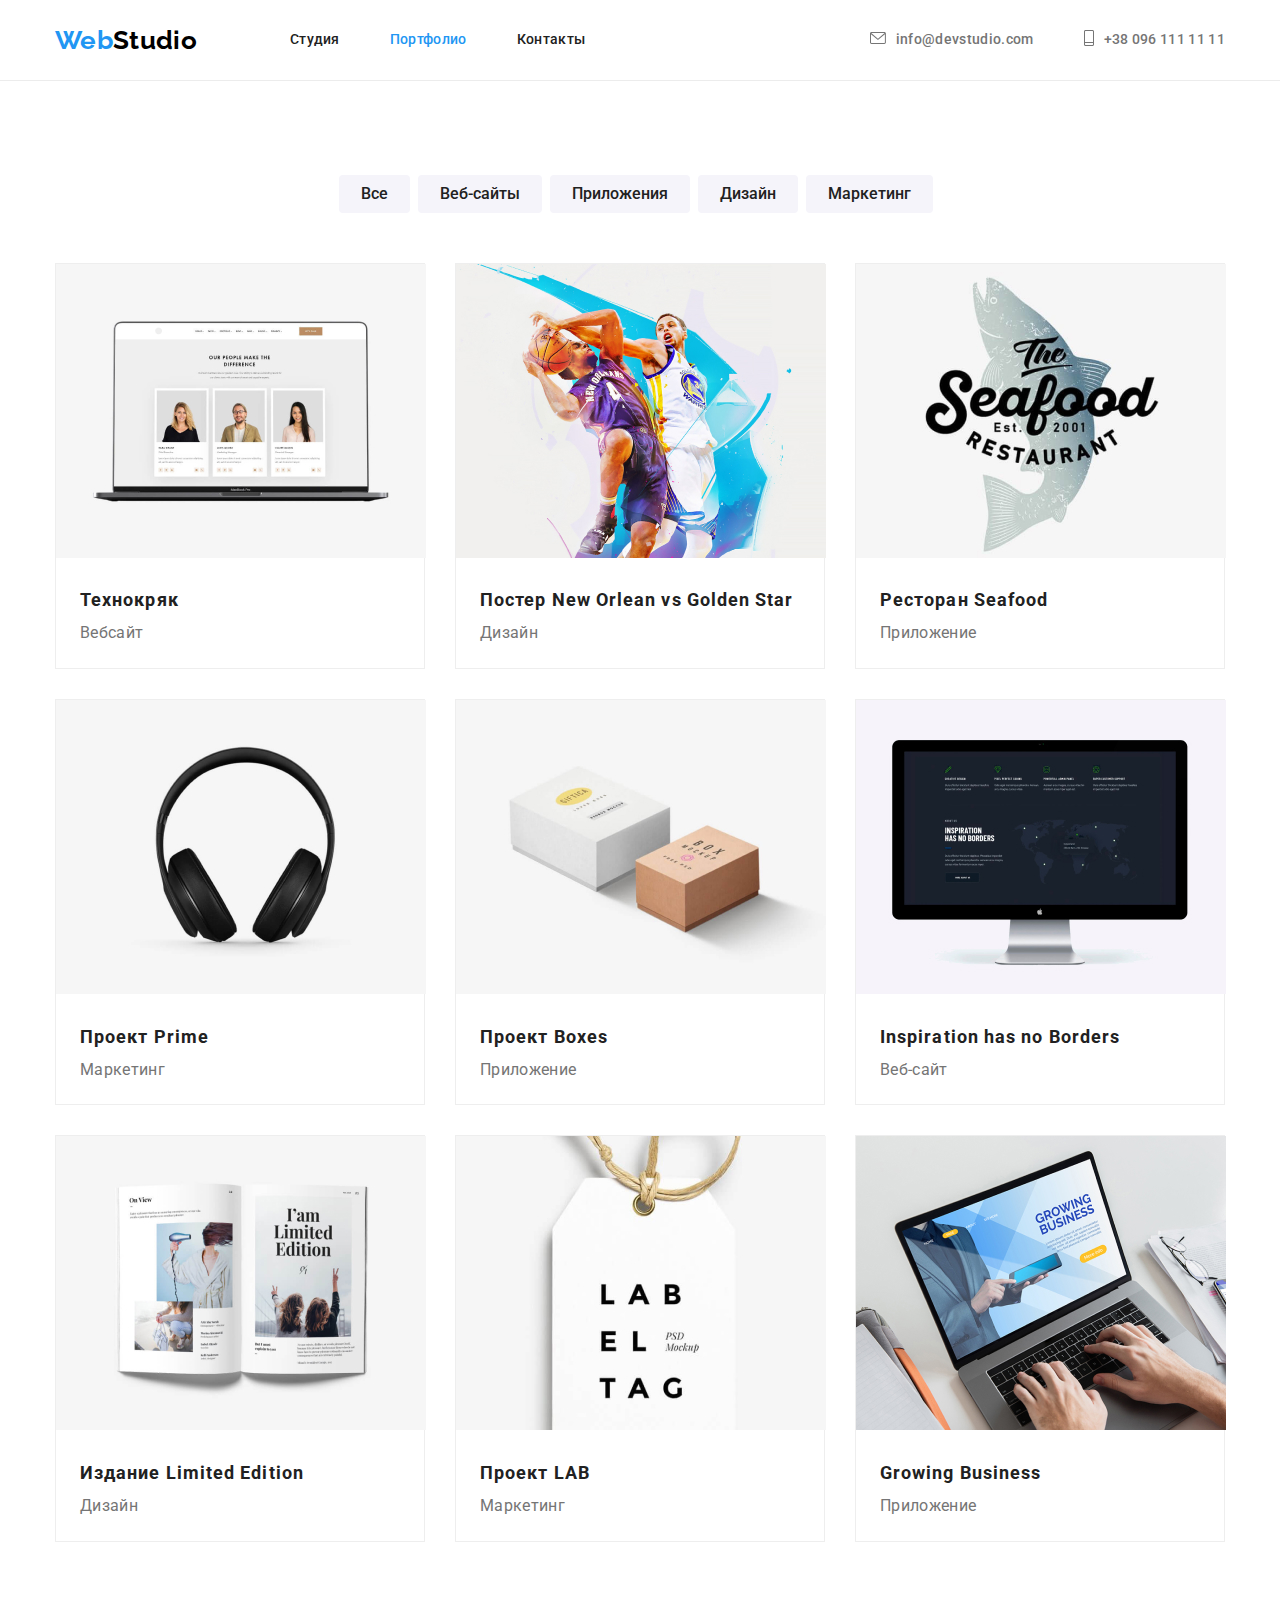
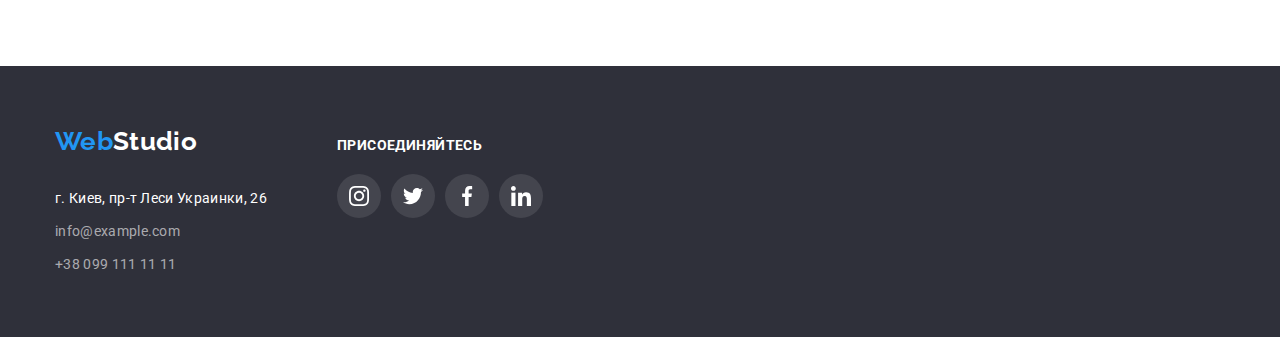
==== portfolio.html @ 2c5a1631 "Homework #5" ====
<!DOCTYPE html>
<html lang="en">

<head>
  <meta charset="UTF-8">
  <meta name="viewport" content="width=, initial-scale=1.0">
  <title>Document</title>
  <link href="https://fonts.googleapis.com/css2?family=Raleway:wght@700&family=Roboto:wght@400;500;700&display=swap"
    rel="stylesheet">
  <link rel="stylesheet" href="https://cdnjs.cloudflare.com/ajax/libs/modern-normalize/1.0.0/modern-normalize.min.css">
  <link rel="stylesheet" href="./css/styles.css">
</head>

<body class="page">
  <!--HEADER-->
  <header class="header">
    <div class="container header-nav">
      <nav class="header-nav">
        <a href="./index.html" class="logo"><span class="logoblue">Web</span>Studio</a>
        <ul class="site-nav">
          <li class="nav-item"><a href="./index.html">Студия</a></li>
          <li class="nav-item"><a href="" class="current">Портфолио</a></li>
          <li class="nav-item"><a href="">Контакты</a></li>
        </ul>
      </nav>
      <ul class="auth-nav">
        <li class="item">
          <a href="mailto:info@devstudio.com">
            <div class="icon-block"> <svg class="icon-email">
                <use href="./images/symbol-defs.svg#icon-email"> </use>
              </svg> </div>
            info@devstudio.com
          </a></li>
        <li class="item"><a href="tel:+380961111111">
            <div class="icon-block">
              <svg class="icon-tel">
                <use href="./images/symbol-defs.svg#icon-tel"> </use>
              </svg></div>
            +38 096 111 11 11
          </a></li>
      </ul>
    </div>
  </header>
  <!--MAIN-->
  <main>
    <section class="main-cont">
      <div class="container">
        <ul class="buttons-portfolio">
          <li><button class="button-portfolio">Все</button></li>
          <li><button class="button-portfolio">Веб-сайты</button></li>
          <li><button class="button-portfolio">Приложения</button></li>
          <li><button class="button-portfolio">Дизайн</button></li>
          <li><button class="button-portfolio">Маркетинг</button></li>
        </ul>
        <ul class="portfolio">
          <li class="flext-item"><a href=""><img src="./images/portfolio1.jpg" alt="Tehnokryak" width="370">
              <div class="portfolio-block">
                <h2 class="portfolio-title">Технокряк</h2>
                <p class="portfolio-whatis">Вебсайт</p>
              </div>
            </a></li>
          <li class="flext-item"><a href=""><img src="./images/portfolio2.jpg" alt="Basketball" width="370">
              <div class="portfolio-block">
                <h2 class="portfolio-title">Постер New Orlean vs Golden Star</h2>
                <p class="portfolio-whatis">Дизайн</p>
              </div>
            </a></li>
          <li class="flext-item"><a href=""><img src="./images/portfolio3.jpg" alt="Ресторан Seafood" width="370">
              <div class="portfolio-block">
                <h2 class="portfolio-title">Ресторан Seafood</h2>
                <p class="portfolio-whatis">Приложение</p>
              </div>
            </a></li>
          <li class="flext-item"><a href=""><img src="./images/portfolio4.jpg" alt="Проект Prime" width="370">
              <div class="portfolio-block">
                <h2 class="portfolio-title">Проект Prime</h2>
                <p class="portfolio-whatis">Маркетинг</p>
              </div>
            </a></li>
          <li class="flext-item"><a href=""><img src="./images/portfolio5.jpg" alt="Проект Boxes" width="370">
              <div class="portfolio-block">
                <h2 class="portfolio-title">Проект Boxes</h2>
                <p class="portfolio-whatis">Приложение</p>
              </div>
            </a></li>
          <li class="flext-item"><a href=""><img src="./images/portfolio6.jpg" alt="Inspiration has no Borders"
                width="370">
              <div class="portfolio-block">
                <h2 class="portfolio-title">Inspiration has no Borders</h2>
                <p class="portfolio-whatis">Веб-сайт</p>
              </div>
            </a></li>
          <li class="flext-item"><a href=""><img src="./images/portfolio7.jpg" alt="Издание Limited Edition"
                width="370">
              <div class="portfolio-block">
                <h2 class="portfolio-title">Издание Limited Edition</h2>
                <p class="portfolio-whatis">Дизайн</p>
              </div>
            </a> </li>
          <li class="flext-item"><a href=""><img src="./images/portfolio8.jpg" alt="Проект LAB" width="370">
              <div class="portfolio-block">
                <h2 class="portfolio-title">Проект LAB</h2>
                <p class="portfolio-whatis">Маркетинг</p>
              </div>
            </a></li>
          <li class="flext-item"><a href=""><img src="./images/portfolio9.jpg" alt="Growing Business" width="370">
              <div class="portfolio-block">
                <h2 class="portfolio-title">Growing Business</h2>
                <p class="portfolio-whatis">Приложение</p>
              </div>
            </a></li>
        </ul>
        <a href=""></a>
      </div>
    </section>
  </main>
  <!--FOOTER-->
  <footer class="footer">
    <div class="container footer-mainblock">
      <div class="footer-firstblock">
        <a href="./index.html" class="logo-footer"><span class="logoblue">Web</span>Studio</a>
        <address class="street-footer">
          г. Киев, пр-т Леси Украинки, 26
        </address>
        <address class="footer-nav">
          <a class="footer-address" href="mailto:info@example.com">info@example.com</a>
          <a class="footer-tel" href="tel:+380991111111">+38 099 111 11 11</a>
        </address>
      </div>
      <div class="footer-secondblock">
        <p class="join-text">ПРИСОЕДИНЯЙТЕСЬ</p>
        <ul class="footer-links">
          <li class="footer-links-item"> <a class="footer-link" href="https://instagram.com/">
              <svg class="icon-footer">
                <use href="./images/symbol-defs.svg#icon-instagram-2"></use>
              </svg> </a> </li>
          <li class="footer-links-item"> <a class="footer-link" href="https://instagram.com/">
              <svg class="icon-footer">
                <use href="./images/symbol-defs.svg#icon-twitter-1"></use>
              </svg> </a> </li>
          <li class="footer-links-item"> <a class="footer-link" href="https://instagram.com/">
              <svg class="icon-footer">
                <use href="./images/symbol-defs.svg#icon-facebook-1"></use>
              </svg> </a> </li>
          <li class="footer-links-item"> <a class="footer-link" href="https://instagram.com/">
              <svg class="icon-footer">
                <use href="./images/symbol-defs.svg#icon-linkedin-1"></use>
              </svg> </a> </li>
        </ul>
      </div>
    </div>
  </footer>
</body>

</html>




</body>

</html>
---- css/styles.css ----
:root {
    --primary-text-color: #212121;
    --navigation-but-color: #2196F3;
    --secondary-text-color: #757575;
    --white-text-color: #ffffff;
}
h1, h2, h3 {
    margin: 0;
}
p {
    margin: 0;
}
a {
    text-decoration: none;
}

ul {
    list-style: none;
    margin: 0;
    padding: 0;
}

.page {
    background-color: white;
    font-family: Roboto, sans-serif;
    letter-spacing: 0.02em;
       
}
/*----------------------------HEADER----------------------------*/
.icon-email,
.icon-tel {
  fill: var(--secondary-text-color);
}

.icon-block {
    display: inline-block;
    margin-right: 10px;
}

.icon-email {
    height: 12px;
    width: 16px;
}
.icon-tel {
    height: 16px;
    width: 10px;
}


.portfolio-header {
      border-bottom: 1px solid #ECECEC;
}
.header-nav {
    display:flex;
    align-items: center;
    justify-content: space-between; 
}

/*LOGO*/
.logoblue {
    color: #2196F3;
}
.container {
    width: 1200px;
    margin-left: auto;
    margin-right: auto;
    padding-right: 15px;
    padding-left: 15px;
    
}

.logo {
    color: #000000;
    font-family: Raleway;
    font-weight: bold;
    font-size: 26px;
    line-height: 1.19;
}

.logo:hover {
    color: var(--navigation-but-color);

}

/*SITE NAV*/
.site-nav {
    display: flex;
    font-weight: 500;
    font-size: 14px;
    line-height: 1.14;
    margin-left: 93px;
}
.nav-item:last-child {
    margin-right: 0;
}
.site-nav a {
    display: block;
    margin-top: 32px;
    margin-bottom: 32px;
}
.nav-item {
    margin-right: 50px;
}
.site-nav a {
    color: var(--primary-text-color);
}

.site-nav a:focus,
.site-nav a:hover {
    color: var(--navigation-but-color);
}

.site-nav .current {
    color: var(--navigation-but-color);

}

/*AUTH NAV*/
.auth-nav {
    font-weight: 500;
    font-size: 14px;
    line-height: 1.14;
    margin: 0;
    padding: 0;
    display: flex;
    margin-left: auto;
    text-align: center;
    align-items: center;
}
.auth-nav .item {
    margin-right: 50px;
}
.auth-nav .item:last-child {
margin-right: 0;
}
.auth-nav a {
    color: var(--secondary-text-color);
    display: flex;
    align-items: center;
}
.auth-nav a:focus .icon-block svg,
.auth-nav a:hover .icon-block svg,
.auth-nav a:focus,
.auth-nav a:hover {
    fill: var(--navigation-but-color);
    color: var(--navigation-but-color);
}


/*COPYCOLOR*/
.section-title {
    color: var(--primary-text-color);
    font-weight: bold;
    font-size: 14px;
    line-height: 1.14;
    text-transform: uppercase;
    margin-bottom: 10px;
    margin-top: 0;
}

/*---------------------------- HERO---------------------------- */
.hero {
    height: 600px;
    max-width: 1600px;
    margin-left: auto;
    margin-right: auto;
    background-image: linear-gradient(
        to right, 
        rgba(47, 48, 58, 0.4),
        rgba(47, 48, 58, 0.4)),
    url(../images/hero.jpg);
    background-repeat: no-repeat;
    background-size: cover;
    background-position: center;
    
    
    color: white;
    padding-top: 200px;
    padding-bottom: 200px;

}
.center {
    text-align: center;
}
.hero-title {
    margin: 0 auto 30px auto; 
    font-style: normal;
    font-weight: 900;
    font-size: 44px;
    line-height: 1.36;
    letter-spacing: 0.06em;
     margin-bottom: 30px;
     width: 696px;
     text-align: center;
}
/*----------------------------ADVANTAGES----------------------------*/
.advantages {
    padding-top: 94px;
    padding-bottom: 94px;
}
.section-title {
    margin: 0;
}
.adv-title {
 margin-bottom: 10px;
 margin-top: 30px;

}
 .advantages-list {
     margin: 0;
     padding: 0;
     display: flex;
     
     }
.adv-item {
    color: var(--secondary-text-color);
    font-size: 14px;
    line-height: 1.71;
}
   .features {
       width: 270px;
       margin-right: 30px;
   }
   .features:last-child {
       margin-right: 0;
   }

.features::before {
    display: block;
    content: "";
    height: 120px;
    background-repeat: no-repeat;
    background-position: center;
    background-color:#F5F4FA;
    border-radius: 4px;
}
.icon-antenna::before {
    background-image: url(../images/antenna.svg);
}
.icon-clock::before {
    background-image: url(../images/clock.svg);
}
.icon-diagram::before {
    background-image: url(../images/diagram.svg);
}
.icon-astronaut::before {
    background-image: url(../images/astronaut.svg);
}


/*----------------------------ABOUT US---------------------------- */
.aboutus .aboutus-title, .ourteam-title, .clients-title {
    color: var(--primary-text-color);
    font-weight: bold;
    font-size: 36px;
    line-height: 1.16;
    text-align: center;
    margin: 0;
    padding: 0;
    margin-bottom: 50px;
      }
.aboutus {
    padding-bottom: 94px;
}
.aboutus-items {
    display: flex;
}
.aboutus-item {
    margin-right: 30px;
}
.aboutus-item:last-child {
    margin-right: 0;
}


/*----------------------------OUR TEAM---------------------------- */

.social-links {
display: flex;
justify-content: center;
align-content: center;
  margin-top: 16px;
  margin-bottom: 30px;
}
.icon-link {
    display: flex;
    justify-content: center;
    align-items: center;
    border-radius: 50%;
    height: 44px;
    width: 44px;
    margin-right: 10px;    
}
.icon-social:last-child {
    margin-right: 0px;
}
.icon-social { 
    fill: #AFB1B8;
    height: 20px;
    width: 20px; 
    margin-right: 10px;
}
.icon-link:hover,
.icon-link:hover svg,
.icon-link:focus,
.icon-link:focus svg
{
    background-color: var(--navigation-but-color);
    fill: var(--white-text-color);
}
.ourteam {
    padding-top: 94px;
    padding-bottom: 94px;
    background: #F5F4FA;
}
.ourteam .ourteam-item {
    margin: 0;
    padding: 0;
    display: flex;
}
.cards {
    background: #FFFFFF;
    box-shadow: 0px 1px 3px rgba(0, 0, 0, 0.12),
    0px 1px 1px rgba(0, 0, 0, 0.14),
    0px 2px 1px rgba(0, 0, 0, 0.2);
    border-radius: 0px 0px 4px 4px;
    width: 270px;
    margin-right: 30px;
}
.cards:last-child {
    margin-right: 0;
}
.ourteam .section-title {
    text-align: center;
    margin-top: 30px;
    margin-bottom: 10px;

}
.ourteam-who {
    color: var(--secondary-text-color);
    font-size: 16px;
    line-height: 1.18;
    text-align: center;
    margin-top: 0;
}

 /*----------------------------CLIENTS---------------------------- */
.clients {
    padding-top: 94px;
    padding-bottom: 94px;
}


.clients-list {
    display: flex;
    justify-content: space-between;
    align-items: center;
}
.clients-link {
        height: 90px;
        width: 170px;
        border: 1px solid #AFB1B8;
        border-radius: 4px;
        display: block;
            display:flex;
            justify-content: center;
            align-items: center;
}
.clients-item {
    fill: #AFB1B8;

}
.clients-link:hover svg,
.clients-link:hover,
.clients-link:focus svg,
.clients-link:focus {
    fill: var(--navigation-but-color);
}
.clients-link:hover,
.clients-link:focus {
    border: 1px solid #2196F3;
}

/*----------------------------FOOTER---------------------------- */
.logo-footer {
    color: #ffffff;
    font-family: Raleway;
    font-weight: bold;
    font-size: 26px;
    line-height: 1.19;
    margin-bottom: 30px;
    display: inline-block;
}
.footer {
    background-color: #2F303A;
    padding: 60px 0;
    
}
.footer-nav a {
    font-size: 14px;
    line-height: 1.71;
    color: rgba(255, 255, 255, 0.6);
    font-style: normal;
}
.street-footer {
    font-size: 14px;
    line-height: 1.71;
    color: #FFFFFF;
    font-style: normal;
}
.footer-address {
    margin: 9px 0;
    display: inline-block;
}
.logo-footer:hover {
    color: var(--navigation-but-color);
}
.footer-tel {
    display: block;
}
.join-text {
    font-weight: bold;
    font-size: 14px;
    line-height: 1.14;
    letter-spacing: 0.03em;
    text-transform: uppercase;
    color: var(--white-text-color);
    margin-bottom: 20px;
}

.footer-mainblock {
    display: flex;
}

.footer-secondblock {
    padding-top: 12px;
    margin-left: 70px;
}

.icon-footer {
    height: 20px;
    width: 20px;
    fill: #ffffff;
}

.footer-links {
    display: flex;
    justify-content: flex-start;
    align-content: center;
    width: 206px;
}

.footer-link {
    display: flex;
    justify-content: center;
    align-items: center;
    border-radius: 50%;
    height: 44px;
    width: 44px;
    background: rgba(255, 255, 255, 0.1);
}

.footer-links-item:last-child {
    margin-right: 0;
}

.footer-link:hover svg,
.footer-link:hover,
.footer-link:focus svg,
.footer-link:focus {
    background-color: var(--navigation-but-color);
}

.footer-links-item {
    margin-right: 10px;
}

/*----------------------------BUTTON----------------------------*/
button {
    font-family: inherit;
}
.button {
     font-weight: bold;
    font-size: 16px;
    line-height: 1.87; 
    text-align: center;
    border: 0;
    letter-spacing: 0.06em;
    color: #FFFFFF;
    background-color: #2196F3;
    border-radius: 4px;
    padding: 10px 32px;
    box-shadow: 0px 4px 4px rgba(0, 0, 0, 0.15);
    min-width: 200px;
    height: 50px;
       }
/*----------------------------PORTFOLIO.HTML----------------------------*/
/*----------------------------MAIN----------------------------*/
.main-cont {
  padding-top: 94px;
  padding-bottom: 94px; 
}
.portfolio p {
    color: var(--secondary-text-color)
}
.button-portfolio {
    font-weight: 500;
    font-size: 16px;
    line-height: 1.62;
    text-align: center;
    background-color: #F5F4FA;
    color: var(--primary-text-color);
    border-radius: 4px;
    border: 0;
    display: flex;
    margin-right: 8px;
    padding: 6px 22px 6px 22px;   
}
.button-portfolio:focus,
.button-portfolio:hover{
    color: #ffffff;
    background-color: var(--navigation-but-color);
box-shadow: 0px 3px 1px rgba(0, 0, 0, 0.1),
0px 1px 2px rgba(0, 0, 0, 0.08),
0px 2px 2px rgba(0, 0, 0, 0.12);
}
.buttons-portfolio {
    display: flex;
        align-items: center;
        justify-content: center;
        margin-bottom: 50px;
}
.portfolio {
    display: flex;
    flex-wrap: wrap;
}
.portfolio-title {
font-weight: bold;
font-size: 18px;
line-height: 2;
letter-spacing: 0.06em;
color: var(--primary-text-color);
}
.portfolio-whatis {
   
        font-size: 16px;
        line-height: 1.87;
  
}
.flext-item {
    background: #FFFFFF;
    border: 1px solid #EEEEEE;
    box-sizing: border-box;
    margin-right: 30px;
    width: 370px;
    margin-bottom: 30px;
    
}
.flext-item:nth-child(3n) {
    margin-right: 0;
}
.portfolio-block {
    padding: 20px 24px;
}

.header {   
    border-bottom: 1px solid #ECECEC;
}

.flext-item:hover,
.flext-item:focus {
    box-shadow: 0px 1px 1px rgba(0, 0, 0, 0.12),
    0px 4px 4px rgba(0, 0, 0, 0.06),
    1px 4px 6px rgba(0, 0, 0, 0.16);
}
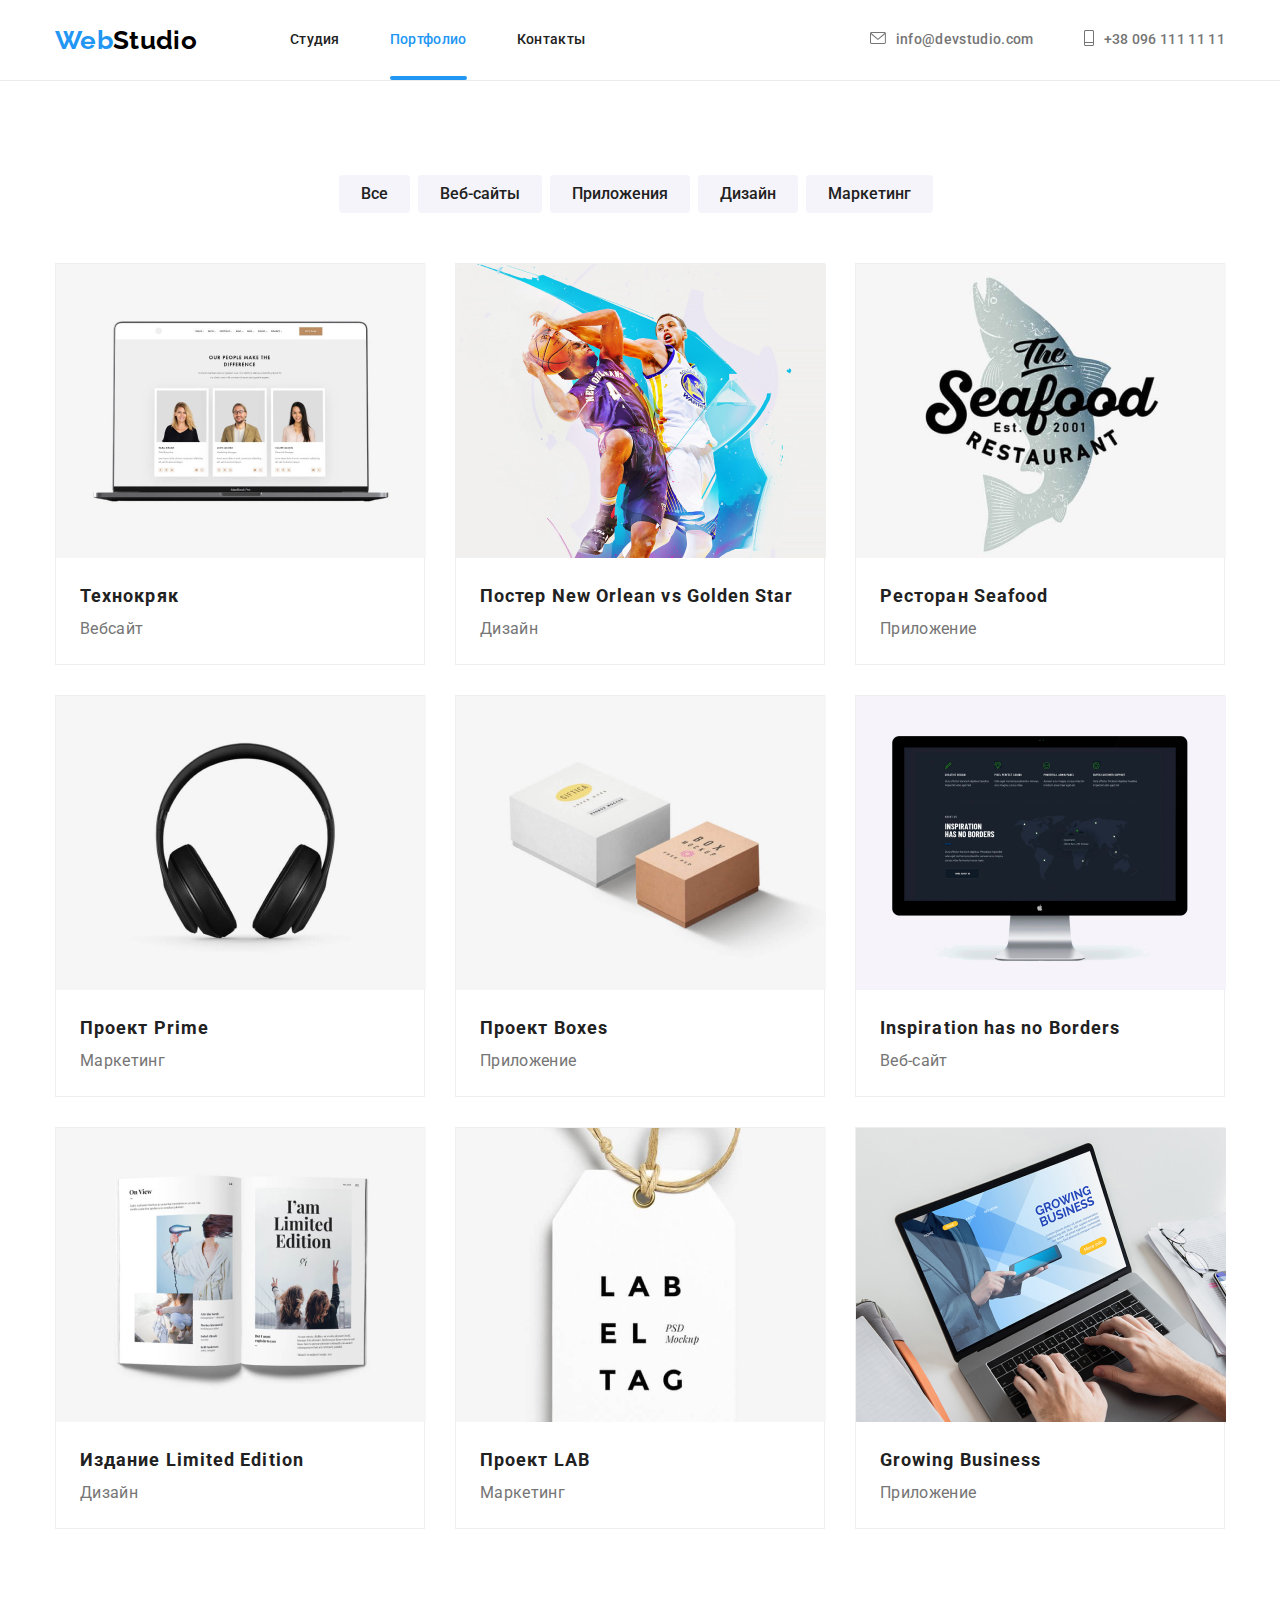
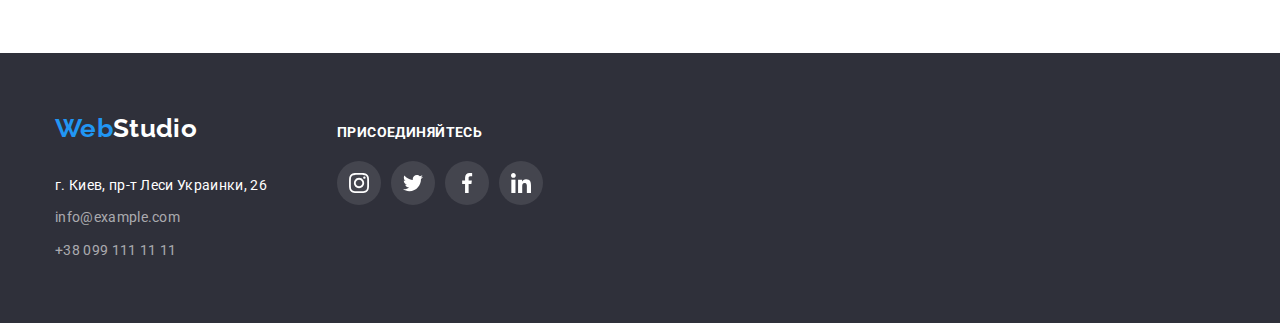
==== commit 5dd7faa0: "asdsad" ====
--- a/portfolio.html
+++ b/portfolio.html
@@ -53,12 +53,17 @@
           <li><button class="button-portfolio">Маркетинг</button></li>
         </ul>
         <ul class="portfolio">
-          <li class="flext-item"><a href=""><img src="./images/portfolio1.jpg" alt="Tehnokryak" width="370">
+          <li class="flext-item">
+            <p class="portfolio-hover-text">Технокряк это современная площадка распространения коронавируса. Компании
+              используют эту платформу
+              для цифрового шпионажа и атак на защищённые сервера конкурентов.</p>
+            <a href=""><img src="./images/portfolio1.jpg" alt="Tehnokryak" width="370">
               <div class="portfolio-block">
                 <h2 class="portfolio-title">Технокряк</h2>
                 <p class="portfolio-whatis">Вебсайт</p>
               </div>
-            </a></li>
+            </a>
+          </li>
           <li class="flext-item"><a href=""><img src="./images/portfolio2.jpg" alt="Basketball" width="370">
               <div class="portfolio-block">
                 <h2 class="portfolio-title">Постер New Orlean vs Golden Star</h2>
--- a/css/styles.css
+++ b/css/styles.css
@@ -27,6 +27,19 @@
        
 }
 /*----------------------------HEADER----------------------------*/
+.current::before {
+  position: absolute;
+  content: "";
+  background-color: #2196F3;
+  border-radius: 2px;
+  height: 4px;
+  margin-top: 20px;
+  width: 100%;
+  bottom: -32px;
+}
+.current {
+    position: relative;  
+}
 .icon-email,
 .icon-tel {
   fill: var(--secondary-text-color);
@@ -249,6 +262,23 @@
 
 
 /*----------------------------ABOUT US---------------------------- */
+.aboutus-item {
+    position: relative;
+    margin-right: 30px;
+}
+.aboutus-text-picture {
+    display: flex;
+    justify-content: center;
+    align-items: center;
+    position: absolute;
+    left: 0;
+    bottom: 0;
+    width: 100%;
+    height: 70px;
+}
+.aboutus-text-picture {
+background-color: rgba(47, 48, 58, 0.8);
+}
 .aboutus .aboutus-title, .ourteam-title, .clients-title {
     color: var(--primary-text-color);
     font-weight: bold;
@@ -262,17 +292,21 @@
 .aboutus {
     padding-bottom: 94px;
 }
+.aboutus-text-picture {
+    font-weight: bold;
+    font-size: 14px;
+    line-height: 1.14;
+    text-align: center;
+    letter-spacing: 0.03em;
+    color: #ffffff;
+}
 .aboutus-items {
     display: flex;
-}
-.aboutus-item {
-    margin-right: 30px;
+    position: relative;
 }
 .aboutus-item:last-child {
     margin-right: 0;
 }
-
-
 /*----------------------------OUR TEAM---------------------------- */
 
 .social-links {
@@ -500,9 +534,6 @@
   padding-top: 94px;
   padding-bottom: 94px; 
 }
-.portfolio p {
-    color: var(--secondary-text-color)
-}
 .button-portfolio {
     font-weight: 500;
     font-size: 16px;
@@ -547,13 +578,19 @@
         line-height: 1.87;
   
 }
+.portfolio-whatis {
+    color: var(--secondary-text-color);
+}
 .flext-item {
+    position: relative;
     background: #FFFFFF;
     border: 1px solid #EEEEEE;
     box-sizing: border-box;
     margin-right: 30px;
     width: 370px;
     margin-bottom: 30px;
+    display: flex;
+
     
 }
 .flext-item:nth-child(3n) {
@@ -573,3 +610,38 @@
     0px 4px 4px rgba(0, 0, 0, 0.06),
     1px 4px 6px rgba(0, 0, 0, 0.16);
 }
+.flext-item::before {
+    display: inline-block;
+    content: "";
+    width: 100%;
+    height: 294px;
+    background-color: red;
+    position: absolute;
+    background: rgba(33, 150, 243, 0.9);
+    opacity: 0;
+}
+.flext-item:hover::before {
+    opacity: 1;
+}
+.portfolio-hover-text {
+    position: absolute;
+    top: 10px;
+    display: flex;
+    justify-content: center;
+    align-items: center;
+    width: 100%;
+    padding: 50px 24px;
+    font-size: 18px;
+    line-height: 1.55;
+    letter-spacing: 0.03em;
+    color: #ffffff;
+    opacity: 0;
+}
+.portfolio-hover-text:hover {
+    opacity: 1;
+}
+
+
+img {
+    display: block;
+}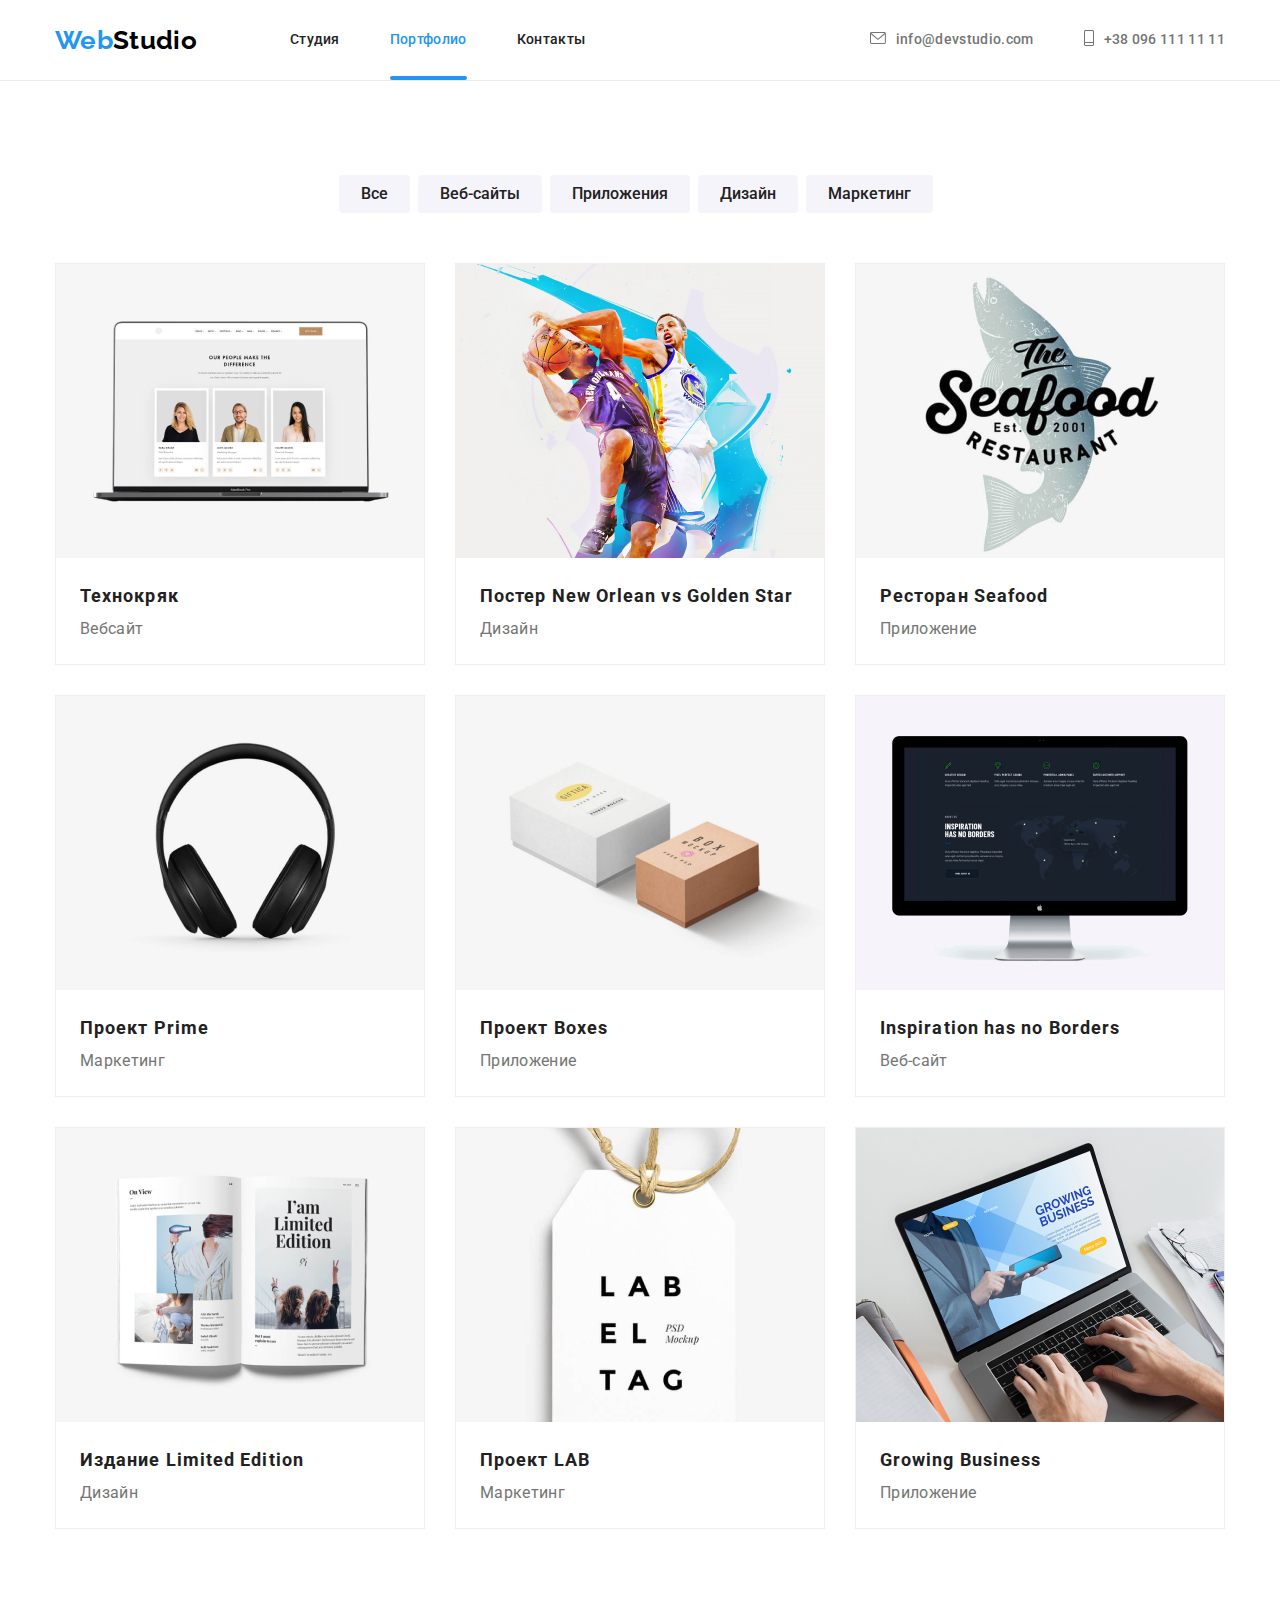
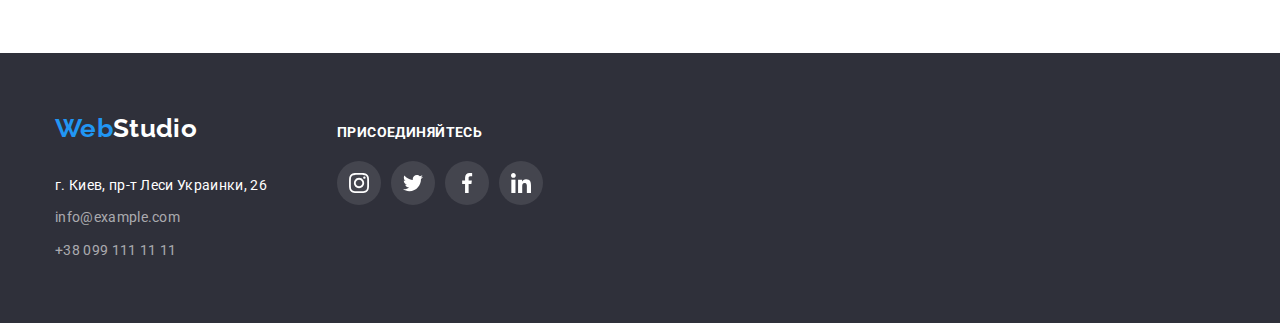
==== commit 8c1d4881: "123321" ====
--- a/portfolio.html
+++ b/portfolio.html
@@ -54,10 +54,8 @@
         </ul>
         <ul class="portfolio">
           <li class="flext-item">
-            <p class="portfolio-hover-text">Технокряк это современная площадка распространения коронавируса. Компании
-              используют эту платформу
-              для цифрового шпионажа и атак на защищённые сервера конкурентов.</p>
-            <a href=""><img src="./images/portfolio1.jpg" alt="Tehnokryak" width="370">
+            <a href="">
+              <img src="./images/portfolio1.jpg" alt="Tehnokryak" width="370">
               <div class="portfolio-block">
                 <h2 class="portfolio-title">Технокряк</h2>
                 <p class="portfolio-whatis">Вебсайт</p>
@@ -88,8 +86,8 @@
                 <p class="portfolio-whatis">Приложение</p>
               </div>
             </a></li>
-          <li class="flext-item"><a href=""><img src="./images/portfolio6.jpg" alt="Inspiration has no Borders"
-                width="370">
+          <li class="flext-item">
+            <a href=""><img src="./images/portfolio6.jpg" alt="Inspiration has no Borders" width="370">
               <div class="portfolio-block">
                 <h2 class="portfolio-title">Inspiration has no Borders</h2>
                 <p class="portfolio-whatis">Веб-сайт</p>
--- a/css/styles.css
+++ b/css/styles.css
@@ -19,7 +19,9 @@
     margin: 0;
     padding: 0;
 }
-
+button {
+    outline: 0;
+}
 .page {
     background-color: white;
     font-family: Roboto, sans-serif;
@@ -43,6 +45,9 @@
 .icon-email,
 .icon-tel {
   fill: var(--secondary-text-color);
+          transition-property: fill;
+          transition-duration: 250ms;
+          transition-timing-function: cubic-bezier(0.4, 0, 0.2, 1);
 }
 
 .icon-block {
@@ -88,11 +93,13 @@
     font-weight: bold;
     font-size: 26px;
     line-height: 1.19;
+            transition-property: color;
+            transition-duration: 250ms;
+            transition-timing-function: cubic-bezier(0.4, 0, 0.2, 1);
 }
 
 .logo:hover {
     color: var(--navigation-but-color);
-
 }
 
 /*SITE NAV*/
@@ -116,16 +123,17 @@
 }
 .site-nav a {
     color: var(--primary-text-color);
+            transition-property: color;
+            transition-duration: 250ms;
+            transition-timing-function: cubic-bezier(0.4, 0, 0.2, 1);
 }
 
 .site-nav a:focus,
 .site-nav a:hover {
     color: var(--navigation-but-color);
 }
-
 .site-nav .current {
     color: var(--navigation-but-color);
-
 }
 
 /*AUTH NAV*/
@@ -146,10 +154,15 @@
 .auth-nav .item:last-child {
 margin-right: 0;
 }
+
 .auth-nav a {
     color: var(--secondary-text-color);
     display: flex;
     align-items: center;
+
+        transition-property: color, fill;
+        transition-duration: 250ms;
+        transition-timing-function: cubic-bezier(0.4, 0, 0.2, 1);
 }
 .auth-nav a:focus .icon-block svg,
 .auth-nav a:hover .icon-block svg,
@@ -323,17 +336,23 @@
     border-radius: 50%;
     height: 44px;
     width: 44px;
-    margin-right: 10px;    
+    margin-right: 10px;   
+    fill: #AFB1B8;
+
+    transition-property: background-color, fill;
+    transition-duration:  250ms;
+    transition-timing-function: cubic-bezier(0.4, 0, 0.2, 1);
 }
 .icon-social:last-child {
     margin-right: 0px;
 }
 .icon-social { 
-    fill: #AFB1B8;
     height: 20px;
     width: 20px; 
     margin-right: 10px;
 }
+
+
 .icon-link:hover,
 .icon-link:hover svg,
 .icon-link:focus,
@@ -394,15 +413,15 @@
         height: 90px;
         width: 170px;
         border: 1px solid #AFB1B8;
+        fill: #AFB1B8;
         border-radius: 4px;
         display: block;
             display:flex;
             justify-content: center;
             align-items: center;
-}
-.clients-item {
-    fill: #AFB1B8;
-
+                   transition-property: border, fill;
+                   transition-duration: 250ms;
+                   transition-timing-function: cubic-bezier(0.4, 0, 0.2, 1);
 }
 .clients-link:hover svg,
 .clients-link:hover,
@@ -424,6 +443,10 @@
     line-height: 1.19;
     margin-bottom: 30px;
     display: inline-block;
+
+        transition-property: color;
+        transition-duration: 250ms;
+        transition-timing-function: cubic-bezier(0.4, 0, 0.2, 1);
 }
 .footer {
     background-color: #2F303A;
@@ -492,6 +515,10 @@
     height: 44px;
     width: 44px;
     background: rgba(255, 255, 255, 0.1);
+
+          transition-property: background-color;
+          transition-duration: 250ms;
+          transition-timing-function: cubic-bezier(0.4, 0, 0.2, 1);
 }
 
 .footer-links-item:last-child {
@@ -514,7 +541,7 @@
     font-family: inherit;
 }
 .button {
-     font-weight: bold;
+    font-weight: bold;
     font-size: 16px;
     line-height: 1.87; 
     text-align: center;
@@ -528,6 +555,50 @@
     min-width: 200px;
     height: 50px;
        }
+ /*----------------------------BACKDROP----------------------------*/
+ .backdrop {
+     position: fixed;
+     top: 0;
+     left: 0;
+     width: 100%;
+     height: 100%;
+     background-color: rgba(0, 0, 0, 0.2);
+ }
+ .backdrop.is-hidden {
+     opacity: 0;
+     pointer-events: none;
+
+ }
+.modal {
+    position: absolute;
+    top: 50%;
+    left: 50%;
+    transform: translate(-50%, -50%);
+    min-height: 581px;
+    min-width: 528px;
+    background-color: #ffffff;
+    display: flex;
+
+}
+
+.button-close {
+   position: absolute;
+   right:0;
+   top: 0;
+   display: flex;
+   width: 30px;
+   height: 30px;
+   border: 1px solid rgba(0, 0, 0, 0.1);
+   box-sizing: border-box;
+   border-radius: 50%;
+   margin-top: 8px;
+   margin-right: 8px;
+   background-color: #ffffff;
+   justify-content: center;
+   align-items: center;
+}
+ 
+
 /*----------------------------PORTFOLIO.HTML----------------------------*/
 /*----------------------------MAIN----------------------------*/
 .main-cont {
@@ -546,6 +617,11 @@
     display: flex;
     margin-right: 8px;
     padding: 6px 22px 6px 22px;   
+
+
+          transition-property: box-shadow, background-color, color;
+          transition-duration: 250ms;
+          transition-timing-function: cubic-bezier(0.4, 0, 0.2, 1);
 }
 .button-portfolio:focus,
 .button-portfolio:hover{
@@ -590,7 +666,11 @@
     width: 370px;
     margin-bottom: 30px;
     display: flex;
-
+    overflow: hidden;
+    
+      transition-property: box-shadow;
+      transition-duration: 250ms;
+      transition-timing-function: cubic-bezier(0.4, 0, 0.2, 1);
     
 }
 .flext-item:nth-child(3n) {
@@ -611,37 +691,31 @@
     1px 4px 6px rgba(0, 0, 0, 0.16);
 }
 .flext-item::before {
-    display: inline-block;
-    content: "";
+    display: flex;
+    content: "Технокряк это современная площадка распространения коронавируса. Компании используют эту платформу для цифрового шпионажа и атак на защищённые сервера конкурентов.";
+    justify-content: center;
+    align-items: center;
     width: 100%;
     height: 294px;
     background-color: red;
     position: absolute;
     background: rgba(33, 150, 243, 0.9);
     opacity: 0;
+    transform: translateY(100%);
+    padding: 50px 24px;
+     font-size: 18px;
+      line-height: 1.55;
+    letter-spacing: 0.03em;
+    color: #ffffff;
+
+        transition-property: opacity, transform;
+        transition-duration: 250ms;
+        transition-timing-function: cubic-bezier(0.4, 0, 0.2, 1);
 }
 .flext-item:hover::before {
     opacity: 1;
-}
-.portfolio-hover-text {
-    position: absolute;
-    top: 10px;
-    display: flex;
-    justify-content: center;
-    align-items: center;
-    width: 100%;
-    padding: 50px 24px;
-    font-size: 18px;
-    line-height: 1.55;
-    letter-spacing: 0.03em;
-    color: #ffffff;
-    opacity: 0;
-}
-.portfolio-hover-text:hover {
-    opacity: 1;
-}
-
-
+    transform: translateX(0);
+}
 img {
     display: block;
 }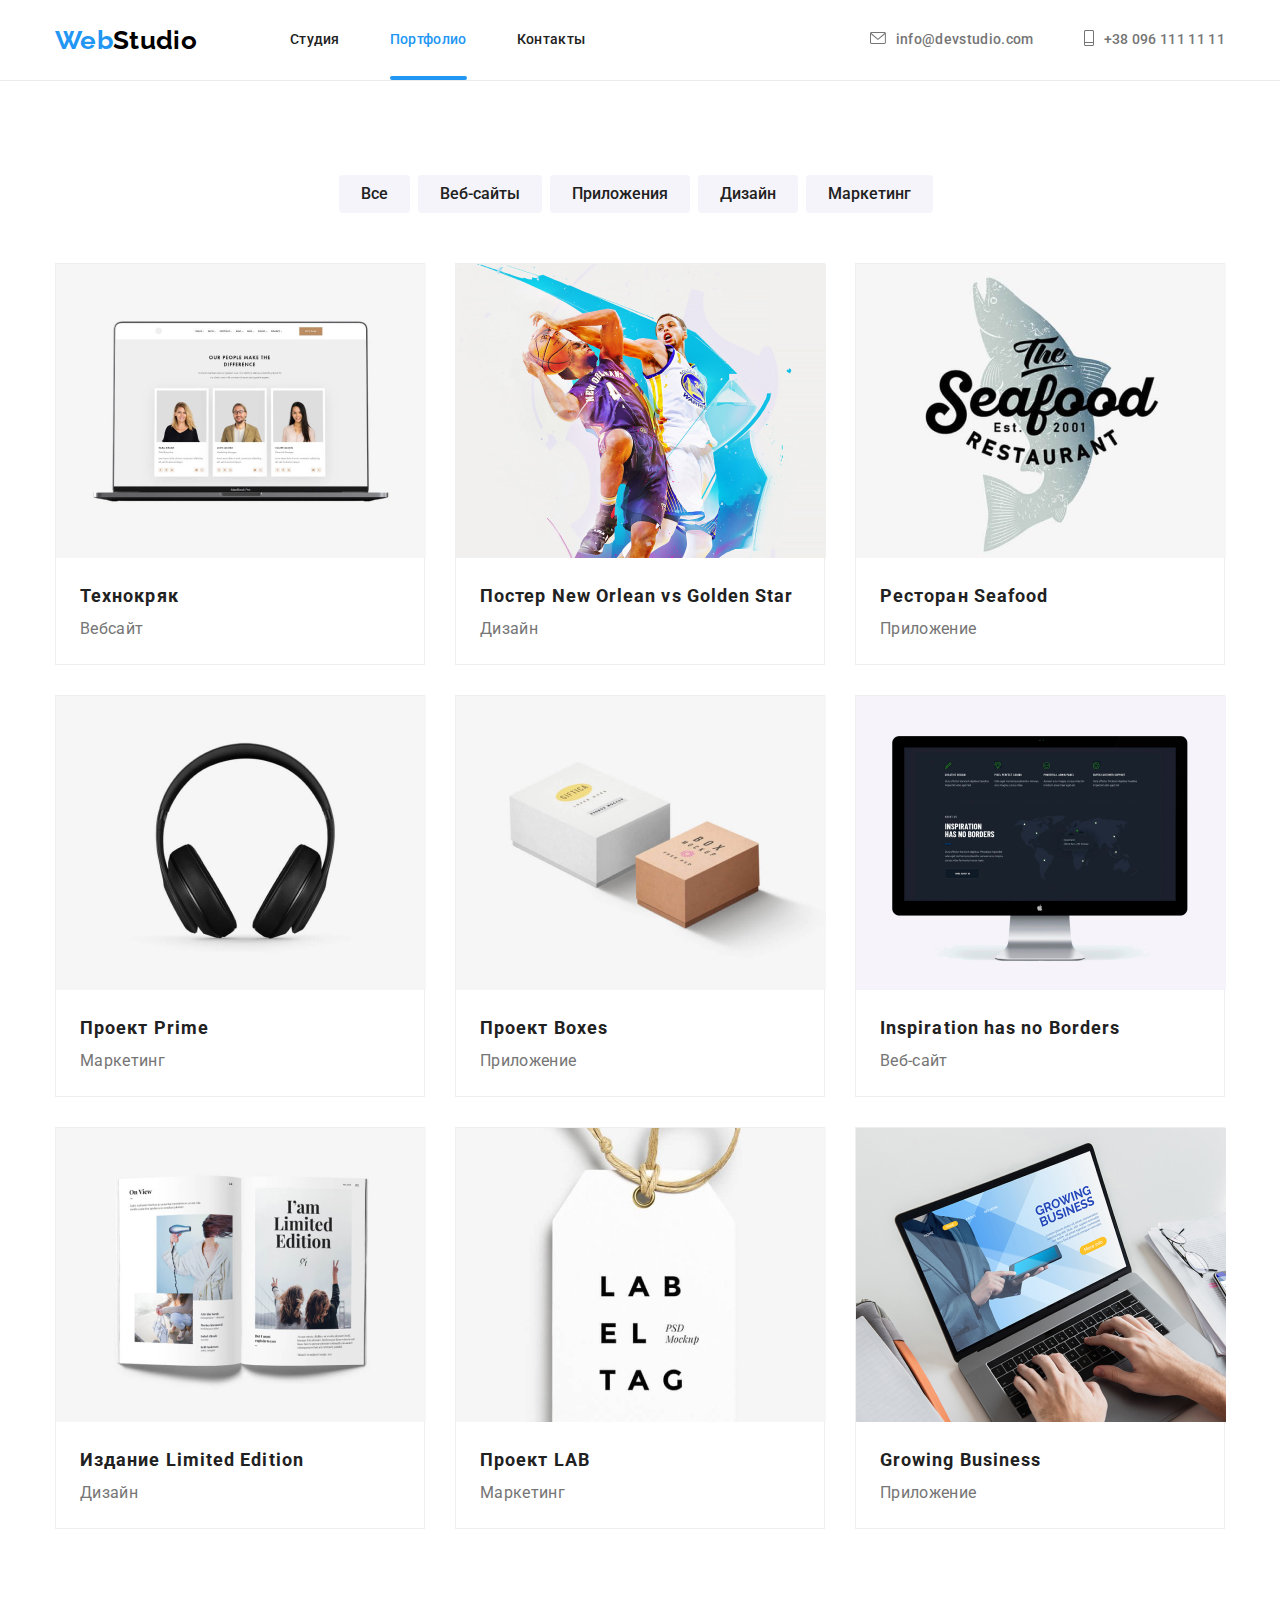
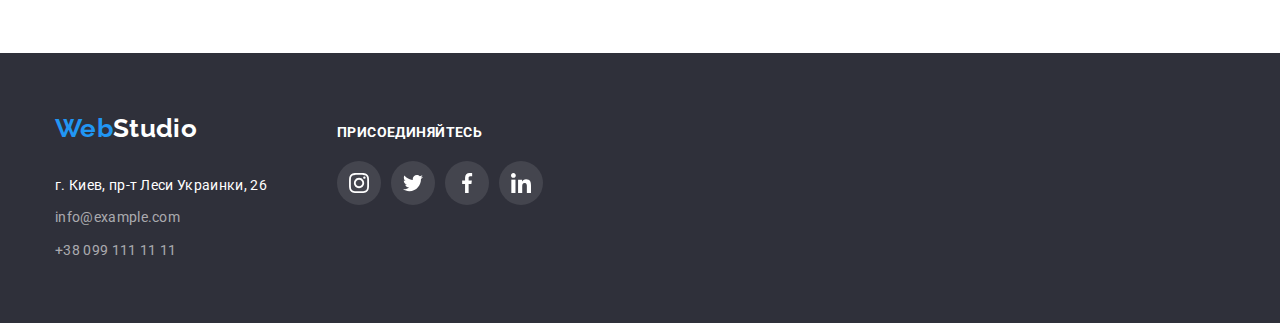
==== commit 355f4564: "last update" ====
--- a/portfolio.html
+++ b/portfolio.html
@@ -55,7 +55,7 @@
         <ul class="portfolio">
           <li class="flext-item">
             <a href="">
-              <img src="./images/portfolio1.jpg" alt="Tehnokryak" width="370">
+              <div class="overthumb"> <img src="./images/portfolio1.jpg" alt="Tehnokryak" width="370"> </div>
               <div class="portfolio-block">
                 <h2 class="portfolio-title">Технокряк</h2>
                 <p class="portfolio-whatis">Вебсайт</p>
--- a/css/styles.css
+++ b/css/styles.css
@@ -654,6 +654,11 @@
         line-height: 1.87;
   
 }
+
+.overthumb {
+    overflow: hidden;
+}
+
 .portfolio-whatis {
     color: var(--secondary-text-color);
 }
@@ -666,7 +671,7 @@
     width: 370px;
     margin-bottom: 30px;
     display: flex;
-    overflow: hidden;
+    /* overflow: hidden; */
     
       transition-property: box-shadow;
       transition-duration: 250ms;
